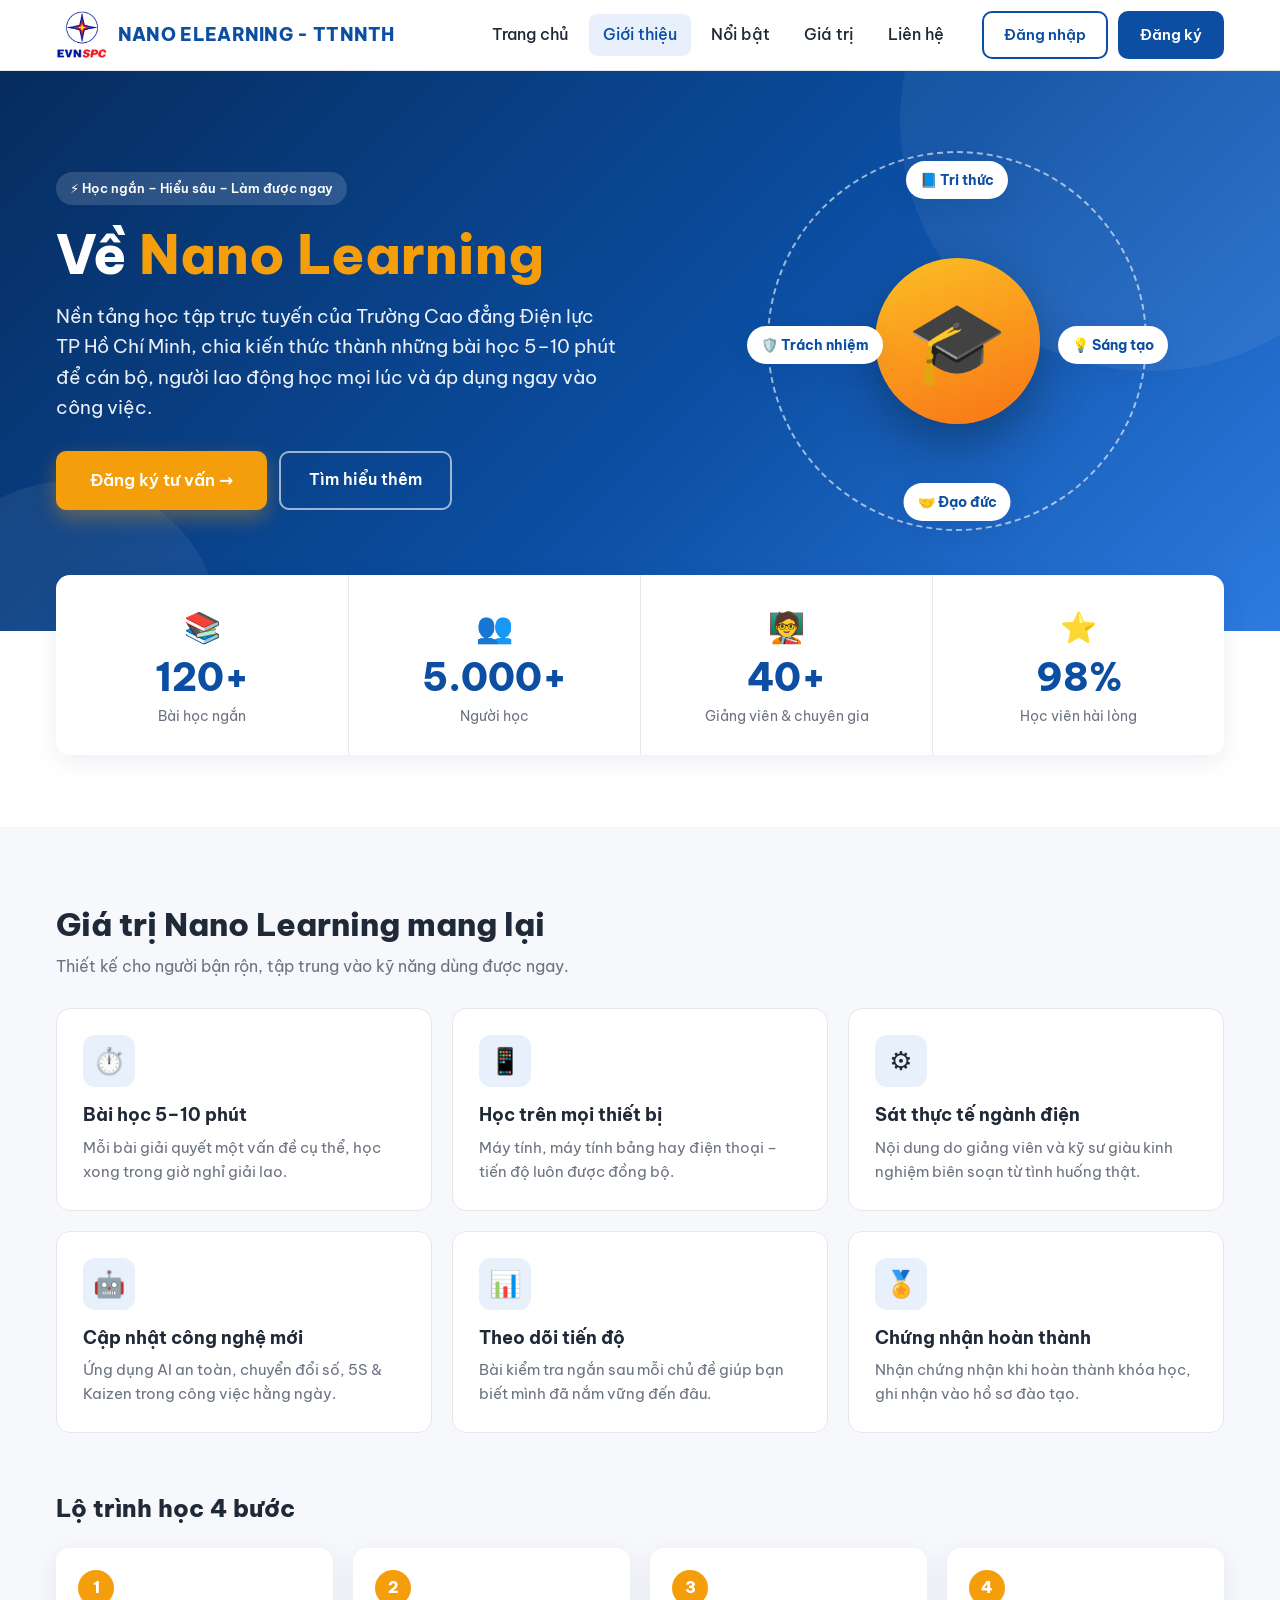
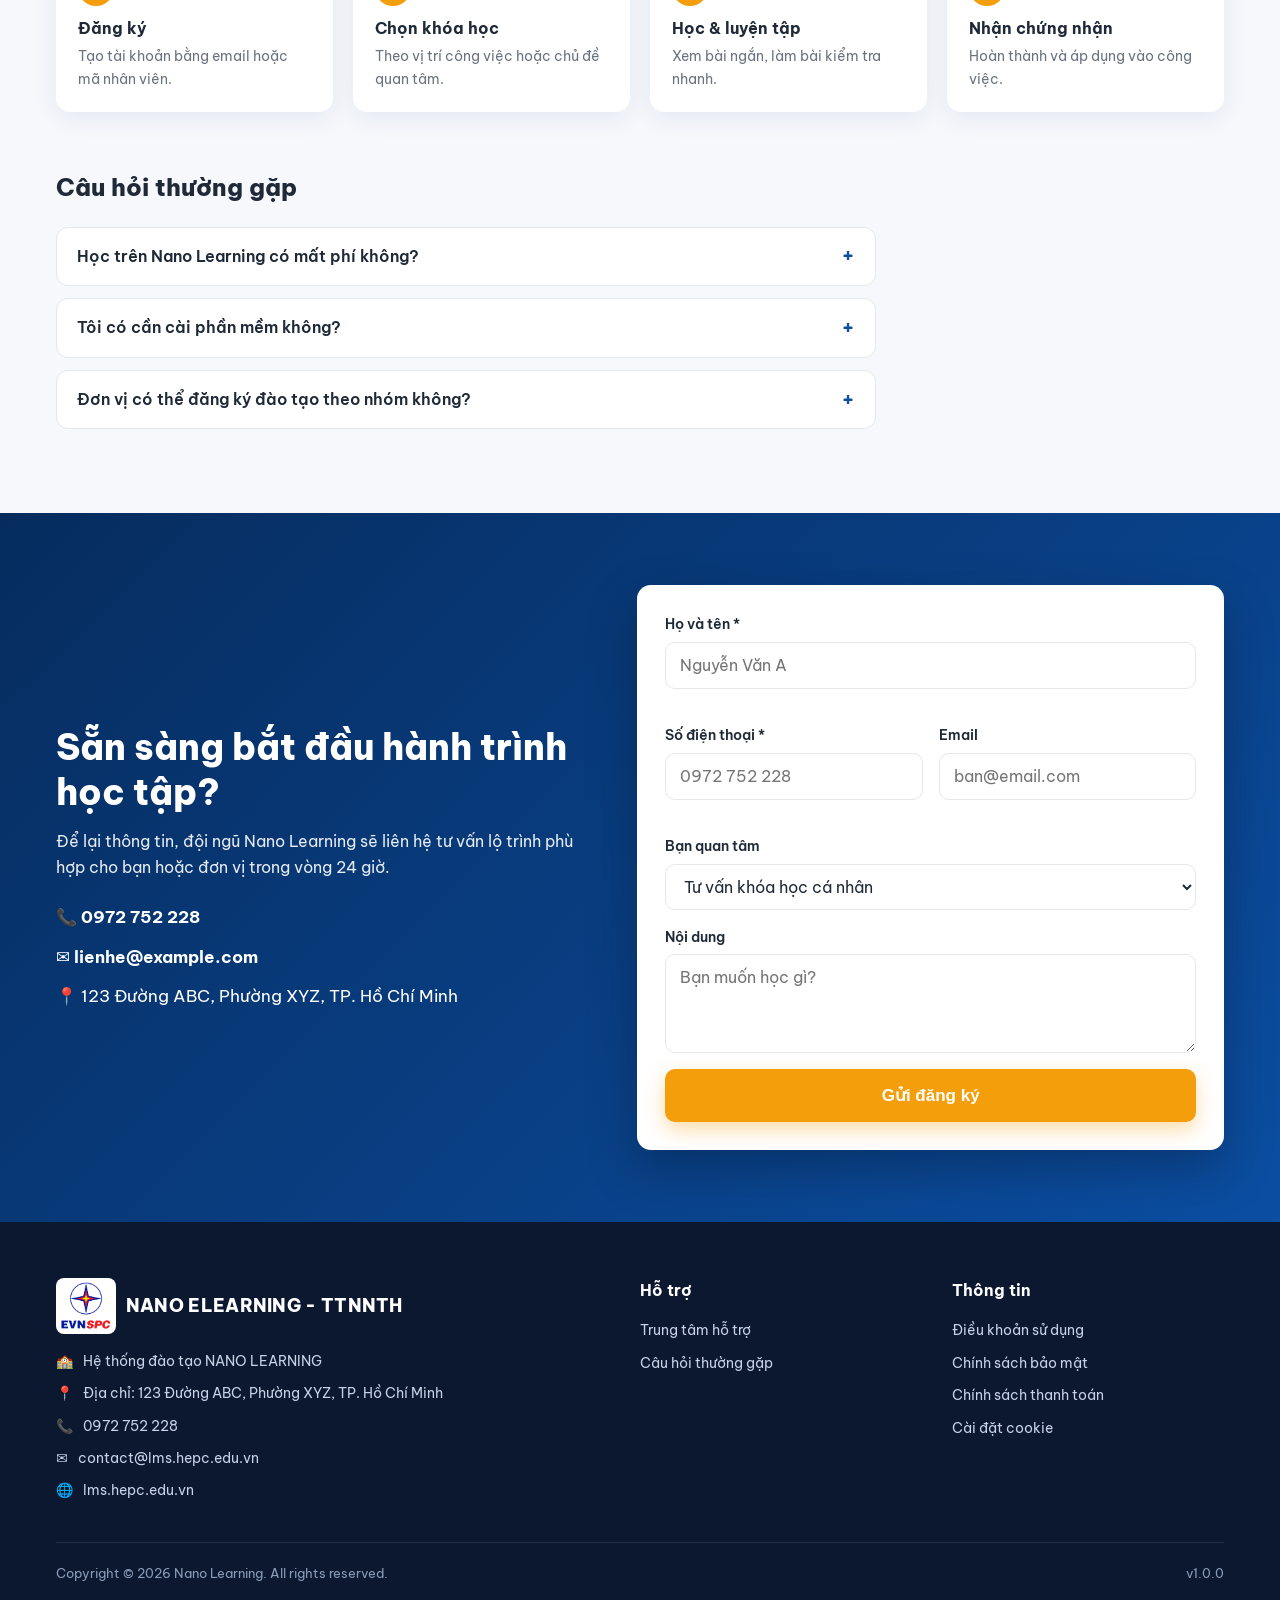
==== gioi-thieu.html @ f4925899 "first commit Co-Authored-By: Claude Opus 5.5 <noreply@anthropic.com>" ====
<!DOCTYPE html>
<html lang="vi">
<head>
  <meta charset="UTF-8" />
  <meta name="viewport" content="width=device-width, initial-scale=1.0" />
  <title>Giới thiệu – Nano Learning</title>
  <meta name="description" content="Nano Learning – nền tảng học tập trực tuyến của Trường Cao đẳng Điện lực TP Hồ Chí Minh: học ngắn, học mọi lúc, áp dụng ngay vào công việc." />
  <link rel="preconnect" href="https://fonts.googleapis.com" />
  <link rel="preconnect" href="https://fonts.gstatic.com" crossorigin />
  <link href="https://fonts.googleapis.com/css2?family=Be+Vietnam+Pro:wght@400;500;600;700;800&display=swap" rel="stylesheet" />
  <link rel="stylesheet" href="assets/css/style.css" />
  <link rel="stylesheet" href="assets/css/pages/gioi-thieu.css" />
</head>
<body>
  <a href="#main" class="skip-link">Bỏ qua tới nội dung chính</a>

  <!-- HEADER -->
  <header class="header" id="header">
    <div class="container header-inner">
      <a href="index.html" class="logo" aria-label="NANO ELEARNING - TTNNTH – Trang chủ">
        <img src="assets/images/logo.png" alt="Logo EVNSPC" class="logo-img"><span class="logo-text">NANO ELEARNING - TTNNTH</span>
      </a>
      <div class="menu">
        <nav class="nav" aria-label="Điều hướng chính">
          <a href="index.html">Trang chủ</a>
          <a href="#hero" class="active" aria-current="page">Giới thiệu</a>
          <a href="#highlights">Nổi bật</a>
          <a href="#benefits">Giá trị</a>
          <a href="#contact">Liên hệ</a>
        </nav>
        <div class="header-actions">
          <a href="#" class="btn btn-outline">Đăng nhập</a>
          <a href="#contact" class="btn btn-primary">Đăng ký</a>
        </div>
      </div>
      <button class="menu-toggle" id="menuToggle" aria-label="Mở menu" aria-expanded="false">☰</button>
    </div>
  </header>

  <main id="main">
    <!-- 1. BANNER GIỚI THIỆU -->
    <section class="hero pg-hero" id="hero">
      <div class="container hero-inner">
        <div>
          <span class="hero-badge">⚡ Học ngắn – Hiểu sâu – Làm được ngay</span>
          <h1>Về <span>Nano Learning</span></h1>
          <p class="pg-hero-text">
            Nền tảng học tập trực tuyến của Trường Cao đẳng Điện lực TP Hồ Chí Minh, chia kiến thức thành những bài học
            5–10 phút để cán bộ, người lao động học mọi lúc và áp dụng ngay vào công việc.
          </p>
          <div class="pg-hero-actions">
            <a href="#contact" class="btn btn-accent">Đăng ký tư vấn →</a>
            <a href="#highlights" class="btn pg-btn-light">Tìm hiểu thêm</a>
          </div>
        </div>
        <div class="pg-hero-visual" aria-hidden="true">
          <div class="pg-orbit">
            <span class="pg-orbit-center">🎓</span>
            <span class="pg-chip pg-chip-1">📘 Tri thức</span>
            <span class="pg-chip pg-chip-2">💡 Sáng tạo</span>
            <span class="pg-chip pg-chip-3">🤝 Đạo đức</span>
            <span class="pg-chip pg-chip-4">🛡️ Trách nhiệm</span>
          </div>
        </div>
      </div>
    </section>

    <!-- 2. THÔNG TIN NỔI BẬT -->
    <section class="pg-section pg-highlights" id="highlights">
      <div class="container">
        <div class="section-head">
          <div>
            <h2>Những con số nổi bật</h2>
            <p>Kết quả mà Nano Learning cùng người học xây dựng.</p>
          </div>
        </div>
        <div class="pg-stat-grid">
          <div class="pg-stat reveal">
            <span class="pg-stat-icon">📚</span>
            <strong><span data-count="120">0</span>+</strong>
            <span>Bài học ngắn</span>
          </div>
          <div class="pg-stat reveal">
            <span class="pg-stat-icon">👥</span>
            <strong><span data-count="5000">0</span>+</strong>
            <span>Người học</span>
          </div>
          <div class="pg-stat reveal">
            <span class="pg-stat-icon">🧑‍🏫</span>
            <strong><span data-count="40">0</span>+</strong>
            <span>Giảng viên &amp; chuyên gia</span>
          </div>
          <div class="pg-stat reveal">
            <span class="pg-stat-icon">⭐</span>
            <strong><span data-count="98">0</span>%</strong>
            <span>Học viên hài lòng</span>
          </div>
        </div>
      </div>
    </section>

    <!-- 3. TIỆN ÍCH / GIÁ TRỊ -->
    <section class="pg-section pg-benefits" id="benefits">
      <div class="container">
        <div class="section-head">
          <div>
            <h2>Giá trị Nano Learning mang lại</h2>
            <p>Thiết kế cho người bận rộn, tập trung vào kỹ năng dùng được ngay.</p>
          </div>
        </div>
        <div class="pg-card-grid">
          <article class="pg-card reveal">
            <span class="pg-card-icon">⏱️</span>
            <h3>Bài học 5–10 phút</h3>
            <p>Mỗi bài giải quyết một vấn đề cụ thể, học xong trong giờ nghỉ giải lao.</p>
          </article>
          <article class="pg-card reveal">
            <span class="pg-card-icon">📱</span>
            <h3>Học trên mọi thiết bị</h3>
            <p>Máy tính, máy tính bảng hay điện thoại – tiến độ luôn được đồng bộ.</p>
          </article>
          <article class="pg-card reveal">
            <span class="pg-card-icon">⚙️</span>
            <h3>Sát thực tế ngành điện</h3>
            <p>Nội dung do giảng viên và kỹ sư giàu kinh nghiệm biên soạn từ tình huống thật.</p>
          </article>
          <article class="pg-card reveal">
            <span class="pg-card-icon">🤖</span>
            <h3>Cập nhật công nghệ mới</h3>
            <p>Ứng dụng AI an toàn, chuyển đổi số, 5S &amp; Kaizen trong công việc hằng ngày.</p>
          </article>
          <article class="pg-card reveal">
            <span class="pg-card-icon">📊</span>
            <h3>Theo dõi tiến độ</h3>
            <p>Bài kiểm tra ngắn sau mỗi chủ đề giúp bạn biết mình đã nắm vững đến đâu.</p>
          </article>
          <article class="pg-card reveal">
            <span class="pg-card-icon">🏅</span>
            <h3>Chứng nhận hoàn thành</h3>
            <p>Nhận chứng nhận khi hoàn thành khóa học, ghi nhận vào hồ sơ đào tạo.</p>
          </article>
        </div>

        <!-- Lộ trình -->
        <div class="pg-steps reveal">
          <h3 class="pg-sub-title">Lộ trình học 4 bước</h3>
          <ol class="pg-step-list">
            <li><span>1</span><b>Đăng ký</b><p>Tạo tài khoản bằng email hoặc mã nhân viên.</p></li>
            <li><span>2</span><b>Chọn khóa học</b><p>Theo vị trí công việc hoặc chủ đề quan tâm.</p></li>
            <li><span>3</span><b>Học &amp; luyện tập</b><p>Xem bài ngắn, làm bài kiểm tra nhanh.</p></li>
            <li><span>4</span><b>Nhận chứng nhận</b><p>Hoàn thành và áp dụng vào công việc.</p></li>
          </ol>
        </div>

        <!-- FAQ -->
        <div class="pg-faq reveal">
          <h3 class="pg-sub-title">Câu hỏi thường gặp</h3>
          <div class="pg-faq-item">
            <button class="pg-faq-q" aria-expanded="false" aria-controls="faq-1" id="faq-btn-1">Học trên Nano Learning có mất phí không?</button>
            <div class="pg-faq-a" id="faq-1" role="region" aria-labelledby="faq-btn-1" hidden>
              <p>Nhiều khóa học được miễn phí cho cán bộ, người lao động trong ngành. Một số khóa chuyên sâu có học phí ưu đãi – liên hệ để được tư vấn.</p>
            </div>
          </div>
          <div class="pg-faq-item">
            <button class="pg-faq-q" aria-expanded="false" aria-controls="faq-2" id="faq-btn-2">Tôi có cần cài phần mềm không?</button>
            <div class="pg-faq-a" id="faq-2" role="region" aria-labelledby="faq-btn-2" hidden>
              <p>Không. Bạn chỉ cần trình duyệt web và kết nối Internet trên máy tính hoặc điện thoại.</p>
            </div>
          </div>
          <div class="pg-faq-item">
            <button class="pg-faq-q" aria-expanded="false" aria-controls="faq-3" id="faq-btn-3">Đơn vị có thể đăng ký đào tạo theo nhóm không?</button>
            <div class="pg-faq-a" id="faq-3" role="region" aria-labelledby="faq-btn-3" hidden>
              <p>Có. Nano Learning hỗ trợ tạo lớp riêng, theo dõi tiến độ và báo cáo kết quả cho từng đơn vị.</p>
            </div>
          </div>
        </div>
      </div>
    </section>

    <!-- 4. KÊU GỌI HÀNH ĐỘNG / LIÊN HỆ -->
    <section class="pg-section pg-contact" id="contact">
      <div class="container pg-contact-inner">
        <div class="pg-contact-info reveal">
          <h2>Sẵn sàng bắt đầu hành trình học tập?</h2>
          <p>Để lại thông tin, đội ngũ Nano Learning sẽ liên hệ tư vấn lộ trình phù hợp cho bạn hoặc đơn vị trong vòng 24 giờ.</p>
          <ul class="pg-contact-list">
            <li>📞 <a href="tel:0972752228">0972 752 228</a></li>
            <li>✉️ <a href="mailto:lienhe@example.com">lienhe@example.com</a></li>
            <li>📍 <span>123 Đường ABC, Phường XYZ, TP. Hồ Chí Minh</span></li>
          </ul>
        </div>

        <form class="pg-form reveal" id="contactForm" novalidate>
          <div class="pg-field">
            <label for="fullname">Họ và tên *</label>
            <input type="text" id="fullname" name="fullname" autocomplete="name" placeholder="Nguyễn Văn A" aria-describedby="fullname-error" required>
            <small class="pg-error" id="fullname-error"></small>
          </div>
          <div class="pg-field-row">
            <div class="pg-field">
              <label for="phone">Số điện thoại *</label>
              <input type="tel" id="phone" name="phone" autocomplete="tel" placeholder="0972 752 228" aria-describedby="phone-error" required>
              <small class="pg-error" id="phone-error"></small>
            </div>
            <div class="pg-field">
              <label for="email">Email</label>
              <input type="email" id="email" name="email" autocomplete="email" placeholder="ban@email.com" aria-describedby="email-error">
              <small class="pg-error" id="email-error"></small>
            </div>
          </div>
          <div class="pg-field">
            <label for="topic">Bạn quan tâm</label>
            <select id="topic" name="topic">
              <option>Tư vấn khóa học cá nhân</option>
              <option>Đào tạo theo nhóm / đơn vị</option>
              <option>Hợp tác giảng dạy</option>
              <option>Khác</option>
            </select>
          </div>
          <div class="pg-field">
            <label for="message">Nội dung</label>
            <textarea id="message" name="message" rows="3" placeholder="Bạn muốn học gì?"></textarea>
          </div>
          <button type="submit" class="btn btn-accent pg-submit">Gửi đăng ký</button>
          <p class="pg-form-success" id="formSuccess" role="status" hidden>✅ Cảm ơn bạn! Chúng tôi sẽ liên hệ trong thời gian sớm nhất.</p>
        </form>
      </div>
    </section>
  </main>

  <!-- FOOTER -->
  <footer class="footer">
    <div class="container">
      <div class="footer-grid">
        <div>
          <div class="logo"><img src="assets/images/logo.png" alt="Logo EVNSPC" class="logo-img"><span class="logo-text">NANO ELEARNING - TTNNTH</span></div>
          <ul>
            <li>🏫 <span>Hệ thống đào tạo NANO LEARNING</span></li>
            <li>📍 <span>Địa chỉ: 123 Đường ABC, Phường XYZ, TP. Hồ Chí Minh</span></li>
            <li>📞 <a href="tel:0972752228">0972 752 228</a></li>
            <li>✉️ <a href="mailto:contact@lms.hepc.edu.vn">contact@lms.hepc.edu.vn</a></li>
            <li>🌐 <a href="#">lms.hepc.edu.vn</a></li>
          </ul>
        </div>
        <div>
          <h4>Hỗ trợ</h4>
          <ul>
            <li><a href="#">Trung tâm hỗ trợ</a></li>
            <li><a href="#">Câu hỏi thường gặp</a></li>
          </ul>
        </div>
        <div>
          <h4>Thông tin</h4>
          <ul>
            <li><a href="#">Điều khoản sử dụng</a></li>
            <li><a href="#">Chính sách bảo mật</a></li>
            <li><a href="#">Chính sách thanh toán</a></li>
            <li><a href="#">Cài đặt cookie</a></li>
          </ul>
        </div>
      </div>
      <div class="footer-bottom">
        <span>Copyright © <span id="year">2026</span> Nano Learning. All rights reserved.</span>
        <span>v1.0.0</span>
      </div>
    </div>
  </footer>

  <button class="pg-to-top" id="toTop" aria-label="Lên đầu trang">↑</button>

  <script src="assets/js/pages/gioi-thieu.js" defer></script>
</body>
</html>
---- assets/css/style.css ----
:root {
  --primary: #0b4ea2;
  --primary-dark: #083a7a;
  --primary-light: #e8f0fb;
  --accent: #f59e0b;
  --accent-dark: #d97706;
  --text: #1f2937;
  --muted: #6b7280;
  --border: #e5e7eb;
  --bg: #ffffff;
  --bg-soft: #f6f8fc;
  --success: #16a34a;
  --danger: #dc2626;
  --radius: 14px;
  --shadow: 0 6px 24px rgba(15, 40, 90, 0.08);
  --shadow-hover: 0 14px 36px rgba(15, 40, 90, 0.16);
}
* { box-sizing: border-box; margin: 0; padding: 0; }
html { scroll-behavior: smooth; }
body {
  font-family: "Be Vietnam Pro", system-ui, -apple-system, sans-serif;
  color: var(--text);
  background: var(--bg);
  line-height: 1.6;
}
a { color: inherit; text-decoration: none; }
img { max-width: 100%; display: block; }
.container { width: 100%; max-width: 1200px; margin: 0 auto; padding: 0 16px; }

/* Skip link */
.skip-link {
  position: absolute; left: -9999px; top: 8px;
  background: var(--primary); color: #fff; padding: 8px 14px; border-radius: 8px; z-index: 1000;
}
.skip-link:focus { left: 8px; }

/* Buttons */
.btn {
  display: inline-flex; align-items: center; justify-content: center; gap: 8px;
  padding: 10px 20px; border-radius: 10px; font-weight: 600; font-size: 15px;
  border: 2px solid transparent; cursor: pointer; transition: all .2s ease; white-space: nowrap;
}
.btn-primary { background: var(--primary); color: #fff; }
.btn-primary:hover { background: var(--primary-dark); }
.btn-outline { border-color: var(--primary); color: var(--primary); background: transparent; }
.btn-outline:hover { background: var(--primary-light); }
.btn-accent { background: var(--accent); color: #fff; padding: 14px 32px; font-size: 17px; box-shadow: 0 8px 20px rgba(245,158,11,.35); }
.btn-accent:hover { background: var(--accent-dark); transform: translateY(-2px); }

/* Header */
.header {
  position: sticky; top: 0; z-index: 100;
  background: rgba(255,255,255,.95); backdrop-filter: blur(8px);
  border-bottom: 1px solid var(--border);
}
.header-inner { display: flex; align-items: center; justify-content: space-between; height: 70px; gap: 24px; }
.logo { display: flex; align-items: center; gap: 10px; font-weight: 800; font-size: 20px; color: var(--primary); }
.logo-mark {
  width: 40px; height: 40px; border-radius: 10px;
  background: linear-gradient(135deg, var(--primary), #2d7be0);
  display: grid; place-items: center; color: #fff; font-size: 18px;
}
.logo-img { height: 48px; width: auto; flex-shrink: 0; display: block; }
.logo-text { font-size: clamp(14px, 1.6vw, 18px); font-weight: 800; letter-spacing: .3px; white-space: nowrap; line-height: 1.2; }
.footer .logo-img { height: 56px; background: #fff; padding: 4px; border-radius: 8px; }
@media (max-width: 600px) { .header .logo-img { height: 36px; } .logo { gap: 8px; } }
@media (max-width: 380px) { .logo-text { font-size: 13px; } }
.logo small { display: block; font-size: 11px; font-weight: 500; color: var(--muted); letter-spacing: .5px; }
.menu { display: flex; align-items: center; gap: 24px; }
.nav { display: flex; align-items: center; gap: 6px; }
.nav a {
  padding: 8px 14px; border-radius: 8px; font-weight: 500; color: var(--text); transition: .2s;
}
.nav a:hover, .nav a.active { color: var(--primary); background: var(--primary-light); }
.header-actions { display: flex; gap: 10px; }
.menu-toggle {
  display: none; background: none; border: 0; font-size: 26px; cursor: pointer; color: var(--text);
}

/* Hero */
.hero {
  position: relative; overflow: hidden;
  background: linear-gradient(135deg, #062c5e 0%, var(--primary) 55%, #2d7be0 100%);
  color: #fff; padding: 80px 0 100px;
}
.hero::before, .hero::after {
  content: ""; position: absolute; border-radius: 50%; background: rgba(255,255,255,.06);
}
.hero::before { width: 500px; height: 500px; top: -200px; right: -120px; }
.hero::after { width: 300px; height: 300px; bottom: -150px; left: -80px; }
.hero-inner { position: relative; z-index: 1; display: grid; grid-template-columns: 1.1fr 1fr; gap: 48px; align-items: center; }
.hero-badge {
  display: inline-block; padding: 6px 14px; border-radius: 999px;
  background: rgba(255,255,255,.15); font-size: 13px; font-weight: 600; margin-bottom: 18px;
}
.hero h1 { font-size: clamp(32px, 5vw, 54px); font-weight: 800; line-height: 1.15; margin-bottom: 16px; }
.hero h1 span { color: var(--accent); }
.hero-slogan { font-size: clamp(16px, 2vw, 20px); opacity: .92; margin-bottom: 32px; }
.hero-slogan b { color: #ffd27a; font-weight: 600; }

/* Banner slider */
.slider { position: relative; border-radius: 20px; overflow: hidden; box-shadow: 0 20px 50px rgba(0,0,0,.3); aspect-ratio: 16/10; }
.slide {
  position: absolute; inset: 0; opacity: 0; transition: opacity .8s ease;
  display: flex; flex-direction: column; justify-content: flex-end; padding: 28px;
}
.slide.active { opacity: 1; }
.slide-1 { background: linear-gradient(160deg, #fbbf24 0%, #f97316 100%); }
.slide-2 { background: linear-gradient(160deg, #34d399 0%, #0ea5e9 100%); }
.slide-icon { position: absolute; top: 24px; right: 28px; font-size: 90px; opacity: .9; }
.slide h3 { font-size: 26px; font-weight: 800; }
.slide p { opacity: .95; }
.slider-dots { position: absolute; bottom: 14px; right: 18px; display: flex; gap: 8px; z-index: 2; }
.slider-dots button {
  width: 10px; height: 10px; border-radius: 50%; border: 0; background: rgba(255,255,255,.5); cursor: pointer; transition: .3s;
}
.slider-dots button.active { background: #fff; width: 26px; border-radius: 6px; }

/* Stats */
.stats { margin-top: -50px; position: relative; z-index: 2; }
.stats-grid {
  display: grid; grid-template-columns: repeat(3, 1fr);
  background: #fff; border-radius: var(--radius); box-shadow: var(--shadow); overflow: hidden;
}
.stat { padding: 28px 20px; text-align: center; display: flex; align-items: center; justify-content: center; gap: 16px; }
.stat + .stat { border-left: 1px solid var(--border); }
.stat-icon {
  width: 54px; height: 54px; border-radius: 14px; display: grid; place-items: center; font-size: 26px;
  background: var(--primary-light);
}
.stat-num { font-size: 32px; font-weight: 800; color: var(--primary); line-height: 1; text-align: left; }
.stat-label { color: var(--muted); font-size: 14px; text-align: left; }

/* Sections */
section.block { padding: 72px 0 0; }
.section-head { display: flex; justify-content: space-between; align-items: flex-end; gap: 16px; margin-bottom: 28px; }
.section-head h2 { font-size: clamp(24px, 3vw, 32px); font-weight: 800; }
.section-head p { color: var(--muted); margin-top: 4px; }
.see-all { color: var(--primary); font-weight: 600; white-space: nowrap; }
.see-all:hover { text-decoration: underline; }

/* Course cards */
.course-grid { display: grid; grid-template-columns: repeat(auto-fill, minmax(270px, 1fr)); gap: 24px; }
.course-card {
  background: #fff; border: 1px solid var(--border); border-radius: var(--radius); overflow: hidden;
  transition: transform .25s ease, box-shadow .25s ease; display: flex; flex-direction: column;
}
.course-card:hover { transform: translateY(-6px); box-shadow: var(--shadow-hover); }
.course-thumb { position: relative; aspect-ratio: 16/9; display: grid; place-items: center; font-size: 64px; }
.thumb-a { background: linear-gradient(135deg, #fde68a, #f59e0b); }
.thumb-b { background: linear-gradient(135deg, #bfdbfe, #6366f1); }
.thumb-c { background: linear-gradient(135deg, #bbf7d0, #10b981); }
.thumb-d { background: linear-gradient(135deg, #fecaca, #ef4444); }
.discount {
  position: absolute; top: 12px; left: 12px; background: var(--danger); color: #fff;
  font-size: 12px; font-weight: 700; padding: 4px 10px; border-radius: 6px;
}
.course-body { padding: 18px; display: flex; flex-direction: column; gap: 10px; flex: 1; }
.course-tag { font-size: 12px; font-weight: 600; color: var(--primary); background: var(--primary-light); padding: 3px 10px; border-radius: 999px; align-self: flex-start; }
.course-title { font-size: 17px; font-weight: 700; line-height: 1.4; }
.course-meta { display: flex; gap: 14px; color: var(--muted); font-size: 13px; }
.course-foot { margin-top: auto; padding-top: 12px; border-top: 1px dashed var(--border); display: flex; align-items: center; justify-content: space-between; }
.price-free { color: var(--success); font-weight: 800; font-size: 18px; }
.price-old { color: var(--muted); text-decoration: line-through; font-size: 14px; margin-left: 8px; }
.rating-sm { color: var(--accent); font-size: 14px; font-weight: 600; }

/* Features */
.features { background: var(--bg-soft); padding: 72px 0; margin-top: 72px; }
.features h2 { text-align: center; font-size: clamp(24px, 3vw, 32px); font-weight: 800; margin-bottom: 8px; }
.features .sub { text-align: center; color: var(--muted); margin-bottom: 40px; }
.feature-grid { display: grid; grid-template-columns: repeat(4, 1fr); gap: 20px; }
.feature { background: #fff; border-radius: var(--radius); padding: 28px 22px; text-align: center; box-shadow: var(--shadow); }
.feature-icon { font-size: 40px; margin-bottom: 12px; }
.feature h3 { font-size: 18px; margin-bottom: 6px; }
.feature p { color: var(--muted); font-size: 14px; }

/* Social proof */
.proof { padding: 72px 0; }
.proof-box {
  background: linear-gradient(135deg, var(--primary-dark), var(--primary));
  color: #fff; border-radius: 20px; padding: 48px 32px;
  display: grid; grid-template-columns: 1fr auto; gap: 32px; align-items: center;
}
.proof-rating { display: flex; align-items: center; gap: 20px; }
.proof-score { font-size: 64px; font-weight: 800; line-height: 1; color: var(--accent); }
.stars { color: var(--accent); font-size: 22px; letter-spacing: 2px; }
.avatars { display: flex; margin-top: 10px; }
.avatars span {
  width: 38px; height: 38px; border-radius: 50%; border: 3px solid var(--primary);
  display: grid; place-items: center; font-weight: 700; font-size: 14px; margin-left: -10px; color: #fff;
}
.avatars span:first-child { margin-left: 0; }

/* Footer */
.footer { background: #0b1830; color: #c7d2e5; padding: 56px 0 24px; }
.footer-grid { display: grid; grid-template-columns: 2fr 1fr 1fr; gap: 40px; }
.footer h4 { color: #fff; font-size: 16px; margin-bottom: 16px; }
.footer .logo { color: #fff; margin-bottom: 16px; }
.footer ul { list-style: none; display: grid; gap: 10px; }
.footer li { display: flex; gap: 10px; font-size: 14px; }
.footer a:hover { color: var(--accent); }
.footer-bottom {
  margin-top: 40px; padding-top: 20px; border-top: 1px solid rgba(255,255,255,.1);
  display: flex; justify-content: space-between; font-size: 13px; color: #8a9bb8; flex-wrap: wrap; gap: 8px;
}

/* Reveal animation */
.reveal { opacity: 0; transform: translateY(24px); transition: all .6s ease; }
.reveal.visible { opacity: 1; transform: none; }

/* Responsive */
@media (max-width: 960px) {
  .hero-inner { grid-template-columns: 1fr; text-align: center; }
  .feature-grid { grid-template-columns: repeat(2, 1fr); }
  .footer-grid { grid-template-columns: 1fr 1fr; }
  .footer-grid > :first-child { grid-column: 1 / -1; }
}
@media (max-width: 820px) {
  .menu-toggle { display: block; }
  .menu { display: none; }
  .header.open .menu {
    display: flex; flex-direction: column; align-items: stretch; gap: 12px;
    position: absolute; top: 70px; left: 0; right: 0; background: #fff;
    padding: 12px 16px 16px; border-bottom: 1px solid var(--border); box-shadow: var(--shadow);
  }
  .header.open .nav { flex-direction: column; align-items: stretch; }
  .header.open .header-actions .btn { flex: 1; }
}
@media (max-width: 640px) {
  .hero { padding: 48px 0 90px; }
  .stats-grid { grid-template-columns: 1fr; }
  .stat + .stat { border-left: 0; border-top: 1px solid var(--border); }
  .stat { justify-content: flex-start; }
  .feature-grid { grid-template-columns: 1fr; }
  .proof-box { grid-template-columns: 1fr; text-align: center; }
  .proof-rating { flex-direction: column; }
  .avatars { justify-content: center; }
  .footer-grid { grid-template-columns: 1fr; }
  .section-head { flex-direction: column; align-items: flex-start; }
}
---- assets/css/pages/gioi-thieu.css ----
/* Trang Giới thiệu – style riêng (tiền tố pg-) */
:root {
  --pg-hero-deep: #062c5e;
  --pg-white-15: rgba(255, 255, 255, .15);
  --pg-white-60: rgba(255, 255, 255, .6);
}

/* Header khi cuộn */
.header { transition: box-shadow .2s ease; }
.header.scrolled { box-shadow: var(--shadow); }

/* Focus rõ ràng */
.pg-section a:focus-visible,
.pg-section button:focus-visible,
.pg-hero a:focus-visible,
.pg-form :is(input, select, textarea):focus-visible,
.pg-to-top:focus-visible {
  outline: 3px solid var(--accent); outline-offset: 2px;
}

/* ===== 1. Banner ===== */
.pg-hero-text { font-size: clamp(16px, 2vw, 19px); opacity: .92; margin-bottom: 28px; max-width: 560px; }
.pg-hero-actions { display: flex; flex-wrap: wrap; gap: 12px; }
.pg-btn-light { border-color: var(--pg-white-60); color: #fff; padding: 12px 28px; font-size: 16px; }
.pg-btn-light:hover { background: var(--pg-white-15); }

.pg-hero-visual { display: grid; place-items: center; }
.pg-orbit {
  position: relative; width: min(100%, 380px); aspect-ratio: 1;
  border-radius: 50%; border: 2px dashed var(--pg-white-60);
}
.pg-orbit-center {
  position: absolute; inset: 28%; border-radius: 50%;
  display: grid; place-items: center; font-size: clamp(48px, 9vw, 80px);
  background: linear-gradient(160deg, #fbbf24 0%, #f97316 100%);
  box-shadow: 0 20px 50px rgba(0, 0, 0, .3);
  animation: pg-float 4s ease-in-out infinite;
}
.pg-chip {
  position: absolute; padding: 8px 14px; border-radius: 999px; white-space: nowrap;
  background: #fff; color: var(--primary); font-weight: 700; font-size: 14px;
  box-shadow: var(--shadow); animation: pg-float 5s ease-in-out infinite;
}
.pg-chip-1 { top: 2%; left: 50%; translate: -50% 0; }
.pg-chip-2 { top: 46%; right: -6%; animation-delay: -1s; }
.pg-chip-3 { bottom: 2%; left: 50%; translate: -50% 0; animation-delay: -2s; }
.pg-chip-4 { top: 46%; left: -6%; animation-delay: -3s; }
@keyframes pg-float { 50% { transform: translateY(-8px); } }

/* ===== Section chung ===== */
.pg-section { padding: 72px 0; }
.pg-sub-title { font-size: clamp(20px, 2.4vw, 24px); font-weight: 800; margin-bottom: 20px; }

/* ===== 2. Nổi bật ===== */
.pg-highlights { margin-top: -56px; padding-top: 0; position: relative; z-index: 2; }
/* Ẩn tiêu đề khỏi giao diện nhưng vẫn cho trình đọc màn hình */
.pg-highlights .section-head {
  position: absolute; width: 1px; height: 1px; margin: -1px; padding: 0;
  overflow: hidden; clip: rect(0 0 0 0); white-space: nowrap; border: 0;
}
.pg-stat-grid {
  display: grid; grid-template-columns: repeat(4, 1fr);
  background: var(--bg); border-radius: var(--radius); box-shadow: var(--shadow);
}
.pg-stat {
  display: flex; flex-direction: column; align-items: center; text-align: center;
  gap: 4px; padding: 28px 16px;
}
.pg-stat + .pg-stat { border-left: 1px solid var(--border); }
.pg-stat-icon { font-size: 30px; }
.pg-stat strong { font-size: clamp(28px, 3.5vw, 38px); font-weight: 800; color: var(--primary); line-height: 1.2; }
.pg-stat > span:last-child { color: var(--muted); font-size: 14px; }

/* ===== 3. Giá trị ===== */
.pg-benefits { background: var(--bg-soft); }
.pg-card-grid { display: grid; grid-template-columns: repeat(3, 1fr); gap: 20px; }
.pg-card {
  background: var(--bg); border: 1px solid var(--border); border-radius: var(--radius);
  padding: 26px; transition: transform .25s ease, box-shadow .25s ease;
}
.pg-card:hover { transform: translateY(-4px); box-shadow: var(--shadow-hover); }
.pg-card-icon {
  display: grid; place-items: center; width: 52px; height: 52px; border-radius: 12px;
  background: var(--primary-light); font-size: 26px; margin-bottom: 14px;
}
.pg-card h3 { font-size: 18px; margin-bottom: 6px; }
.pg-card p { color: var(--muted); font-size: 15px; }

/* Lộ trình */
.pg-steps { margin-top: 56px; }
.pg-step-list { list-style: none; display: grid; grid-template-columns: repeat(4, 1fr); gap: 20px; counter-reset: none; }
.pg-step-list li {
  position: relative; background: var(--bg); border-radius: var(--radius);
  padding: 22px; box-shadow: var(--shadow);
}
.pg-step-list span {
  display: grid; place-items: center; width: 36px; height: 36px; border-radius: 50%;
  background: var(--accent); color: #fff; font-weight: 800; margin-bottom: 10px;
}
.pg-step-list b { display: block; margin-bottom: 4px; }
.pg-step-list p { color: var(--muted); font-size: 14px; }

/* FAQ */
.pg-faq { margin-top: 56px; max-width: 820px; }
.pg-faq-item { background: var(--bg); border: 1px solid var(--border); border-radius: 12px; margin-bottom: 12px; overflow: hidden; }
.pg-faq-q {
  width: 100%; min-height: 56px; padding: 16px 52px 16px 20px; position: relative;
  background: none; border: 0; text-align: left; font: inherit; font-weight: 600;
  color: var(--text); cursor: pointer;
}
.pg-faq-q::after {
  content: "+"; position: absolute; right: 20px; top: 50%; translate: 0 -50%;
  font-size: 22px; color: var(--primary); transition: transform .25s ease;
}
.pg-faq-q[aria-expanded="true"] { color: var(--primary); }
.pg-faq-q[aria-expanded="true"]::after { transform: rotate(45deg); }
.pg-faq-a { padding: 0 20px 18px; color: var(--muted); }

/* ===== 4. Liên hệ ===== */
.pg-contact { background: linear-gradient(135deg, var(--pg-hero-deep) 0%, var(--primary) 100%); color: #fff; }
.pg-contact-inner { display: grid; grid-template-columns: 1fr 1.1fr; gap: 48px; align-items: center; }
.pg-contact-info h2 { font-size: clamp(26px, 3.4vw, 36px); font-weight: 800; line-height: 1.25; margin-bottom: 14px; }
.pg-contact-info > p { opacity: .9; margin-bottom: 24px; }
.pg-contact-list { list-style: none; display: grid; gap: 12px; font-size: 17px; }
.pg-contact-list a { font-weight: 700; }
.pg-contact-list a:hover { color: var(--accent); }

.pg-form {
  background: var(--bg); color: var(--text); border-radius: var(--radius);
  padding: 28px; box-shadow: 0 20px 50px rgba(0, 0, 0, .25);
}
.pg-field { display: flex; flex-direction: column; gap: 6px; margin-bottom: 16px; }
.pg-field-row { display: grid; grid-template-columns: 1fr 1fr; gap: 16px; }
.pg-field label { font-weight: 600; font-size: 14px; }
.pg-field :is(input, select, textarea) {
  width: 100%; min-height: 46px; padding: 10px 14px; font: inherit; color: var(--text);
  border: 1.5px solid var(--border); border-radius: 10px; background: var(--bg);
  transition: border-color .2s ease;
}
.pg-field textarea { resize: vertical; }
.pg-field :is(input, select, textarea):focus { border-color: var(--primary); }
.pg-field [aria-invalid="true"] { border-color: var(--danger); }
.pg-error { color: var(--danger); font-size: 13px; min-height: 1em; }
.pg-submit { width: 100%; }
.pg-form-success {
  margin-top: 14px; padding: 12px 14px; border-radius: 10px;
  background: #ecfdf3; color: var(--success); font-weight: 600;
}

/* Nút lên đầu trang */
.pg-to-top {
  position: fixed; right: 16px; bottom: 16px; z-index: 90;
  width: 48px; height: 48px; border-radius: 50%; border: 0; cursor: pointer;
  background: var(--primary); color: #fff; font-size: 22px; box-shadow: var(--shadow-hover);
  opacity: 0; visibility: hidden; transform: translateY(12px);
  transition: opacity .25s ease, transform .25s ease, visibility .25s;
}
.pg-to-top.show { opacity: 1; visibility: visible; transform: none; }
.pg-to-top:hover { background: var(--primary-dark); }

/* ===== Responsive ===== */
@media (max-width: 960px) {
  .pg-hero-text { margin-inline: auto; }
  .pg-hero-actions { justify-content: center; }
  .pg-hero-visual { margin-top: 8px; }
  .pg-stat-grid { grid-template-columns: repeat(2, 1fr); }
  .pg-stat:nth-child(3) { border-left: 0; }
  .pg-stat:nth-child(n + 3) { border-top: 1px solid var(--border); }
  .pg-card-grid { grid-template-columns: repeat(2, 1fr); }
  .pg-step-list { grid-template-columns: repeat(2, 1fr); }
  .pg-contact-inner { grid-template-columns: 1fr; }
}
@media (max-width: 640px) {
  .pg-section { padding: 56px 0; }
  .pg-highlights { padding-top: 0; }
  .pg-orbit { width: min(100%, 280px); }
  .pg-chip { font-size: 12px; padding: 6px 10px; }
  .pg-chip-2 { right: -2%; }
  .pg-chip-4 { left: -2%; }
  .pg-card-grid, .pg-step-list, .pg-field-row { grid-template-columns: 1fr; }
  .pg-field-row { gap: 0; }
  .pg-form { padding: 22px 18px; }
  .pg-hero-actions .btn { flex: 1 1 100%; }
}

/* Giảm chuyển động */
@media (prefers-reduced-motion: reduce) {
  html { scroll-behavior: auto; }
  *, *::before, *::after { animation: none !important; transition: none !important; }
  .reveal { opacity: 1; transform: none; }
}
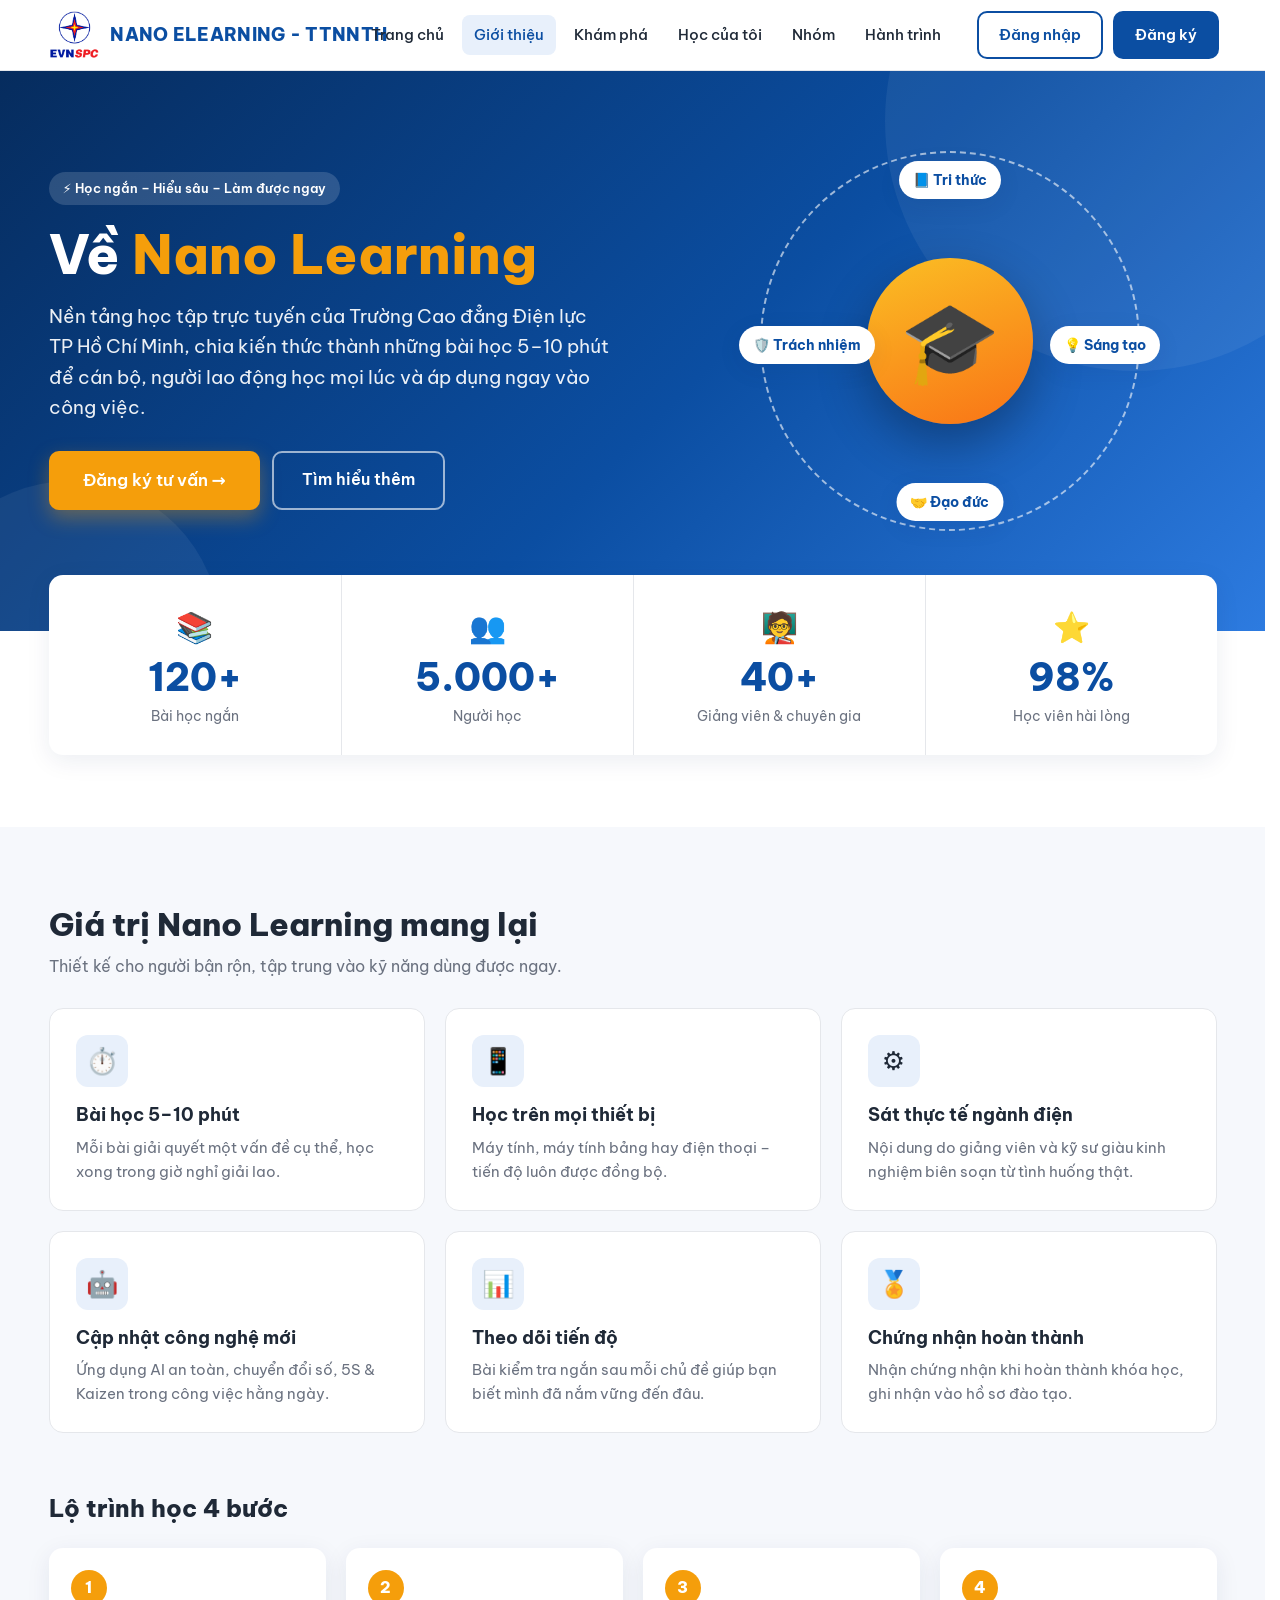
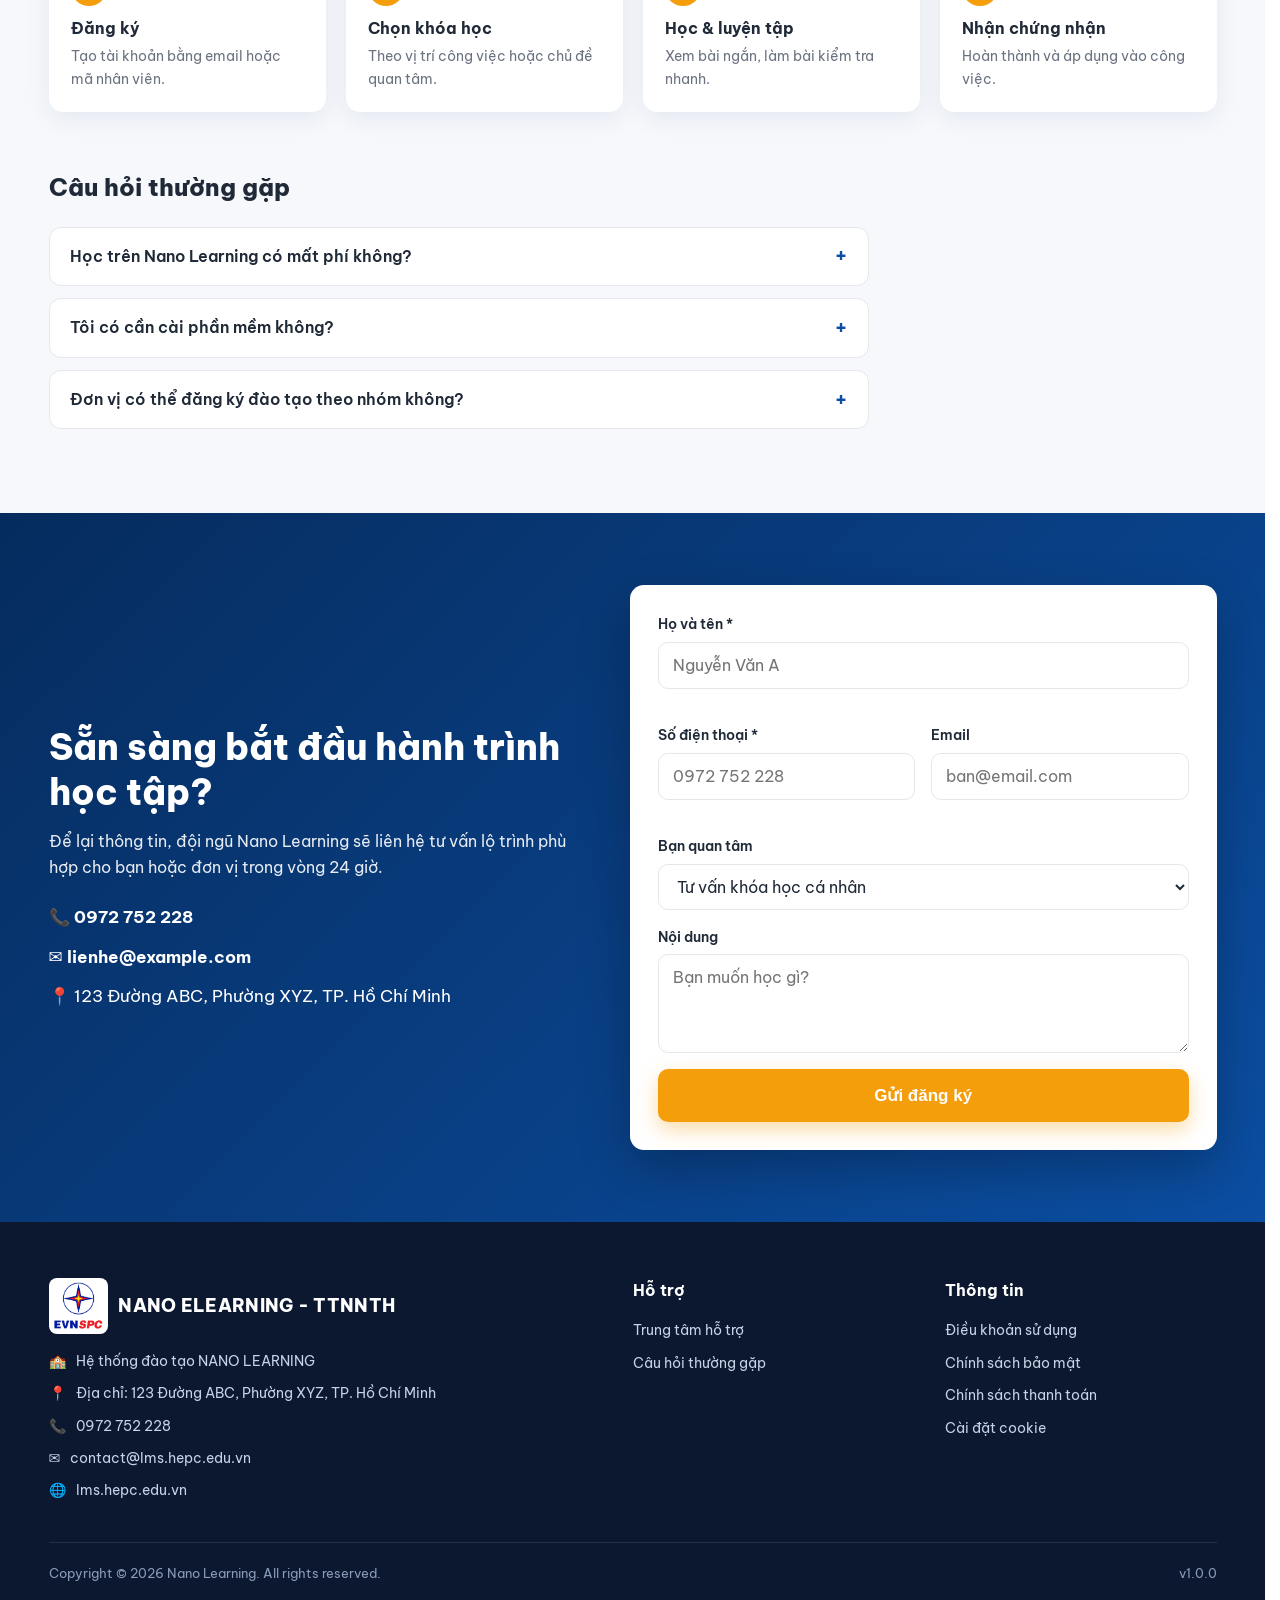
==== commit 903a3011: "Đồng nhất menu giữa trang chủ và trang Giới thiệu, chống nhảy giao diện - Dùng chung một menu (Trang" ====
--- a/gioi-thieu.html
+++ b/gioi-thieu.html
@@ -23,14 +23,15 @@
       <div class="menu">
         <nav class="nav" aria-label="Điều hướng chính">
           <a href="index.html">Trang chủ</a>
-          <a href="#hero" class="active" aria-current="page">Giới thiệu</a>
-          <a href="#highlights">Nổi bật</a>
-          <a href="#benefits">Giá trị</a>
-          <a href="#contact">Liên hệ</a>
+          <a href="gioi-thieu.html" class="active" aria-current="page">Giới thiệu</a>
+          <a href="index.html#featured">Khám phá</a>
+          <a href="index.html#for-you">Học của tôi</a>
+          <a href="index.html#features">Nhóm</a>
+          <a href="index.html#proof">Hành trình</a>
         </nav>
         <div class="header-actions">
           <a href="#" class="btn btn-outline">Đăng nhập</a>
-          <a href="#contact" class="btn btn-primary">Đăng ký</a>
+          <a href="gioi-thieu.html#contact" class="btn btn-primary">Đăng ký</a>
         </div>
       </div>
       <button class="menu-toggle" id="menuToggle" aria-label="Mở menu" aria-expanded="false">☰</button>
--- a/assets/css/style.css
+++ b/assets/css/style.css
@@ -16,7 +16,9 @@
   --shadow-hover: 0 14px 36px rgba(15, 40, 90, 0.16);
 }
 * { box-sizing: border-box; margin: 0; padding: 0; }
-html { scroll-behavior: smooth; }
+/* scrollbar-gutter: giữ chỗ thanh cuộn để bề rộng trang không đổi khi chuyển trang;
+   scroll-padding-top: link #anchor không bị header sticky che */
+html { scroll-behavior: smooth; scrollbar-gutter: stable; scroll-padding-top: 80px; }
 body {
   font-family: "Be Vietnam Pro", system-ui, -apple-system, sans-serif;
   color: var(--text);
@@ -69,7 +71,8 @@
 .menu { display: flex; align-items: center; gap: 24px; }
 .nav { display: flex; align-items: center; gap: 6px; }
 .nav a {
-  padding: 8px 14px; border-radius: 8px; font-weight: 500; color: var(--text); transition: .2s;
+  padding: 8px 12px; border-radius: 8px; font-size: 15px; font-weight: 500; white-space: nowrap;
+  color: var(--text); transition: background-color .2s, color .2s;
 }
 .nav a:hover, .nav a.active { color: var(--primary); background: var(--primary-light); }
 .header-actions { display: flex; gap: 10px; }
@@ -215,7 +218,8 @@
   .footer-grid { grid-template-columns: 1fr 1fr; }
   .footer-grid > :first-child { grid-column: 1 / -1; }
 }
-@media (max-width: 820px) {
+/* Menu đầy đủ (logo + 6 mục + 2 nút) cần ~1170px → dưới 1200px chuyển sang menu ☰ */
+@media (max-width: 1200px) {
   .menu-toggle { display: block; }
   .menu { display: none; }
   .header.open .menu {
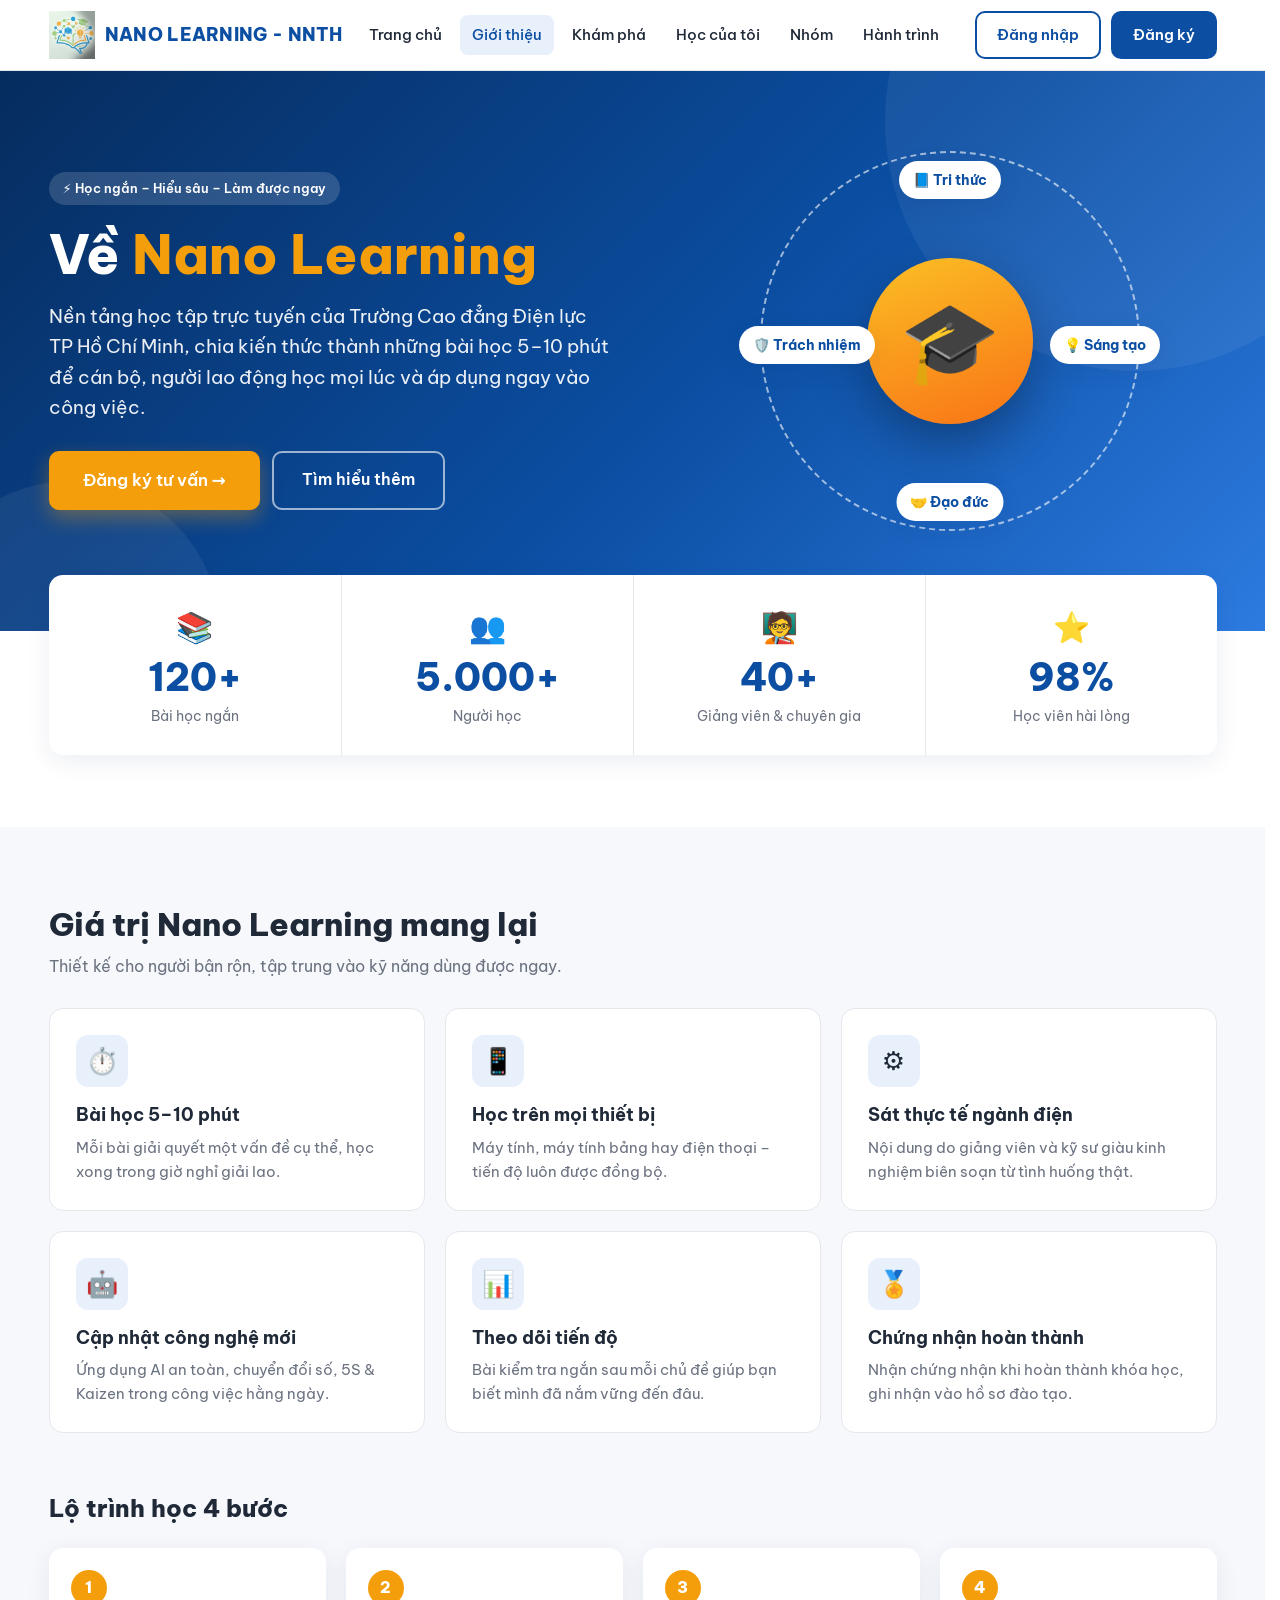
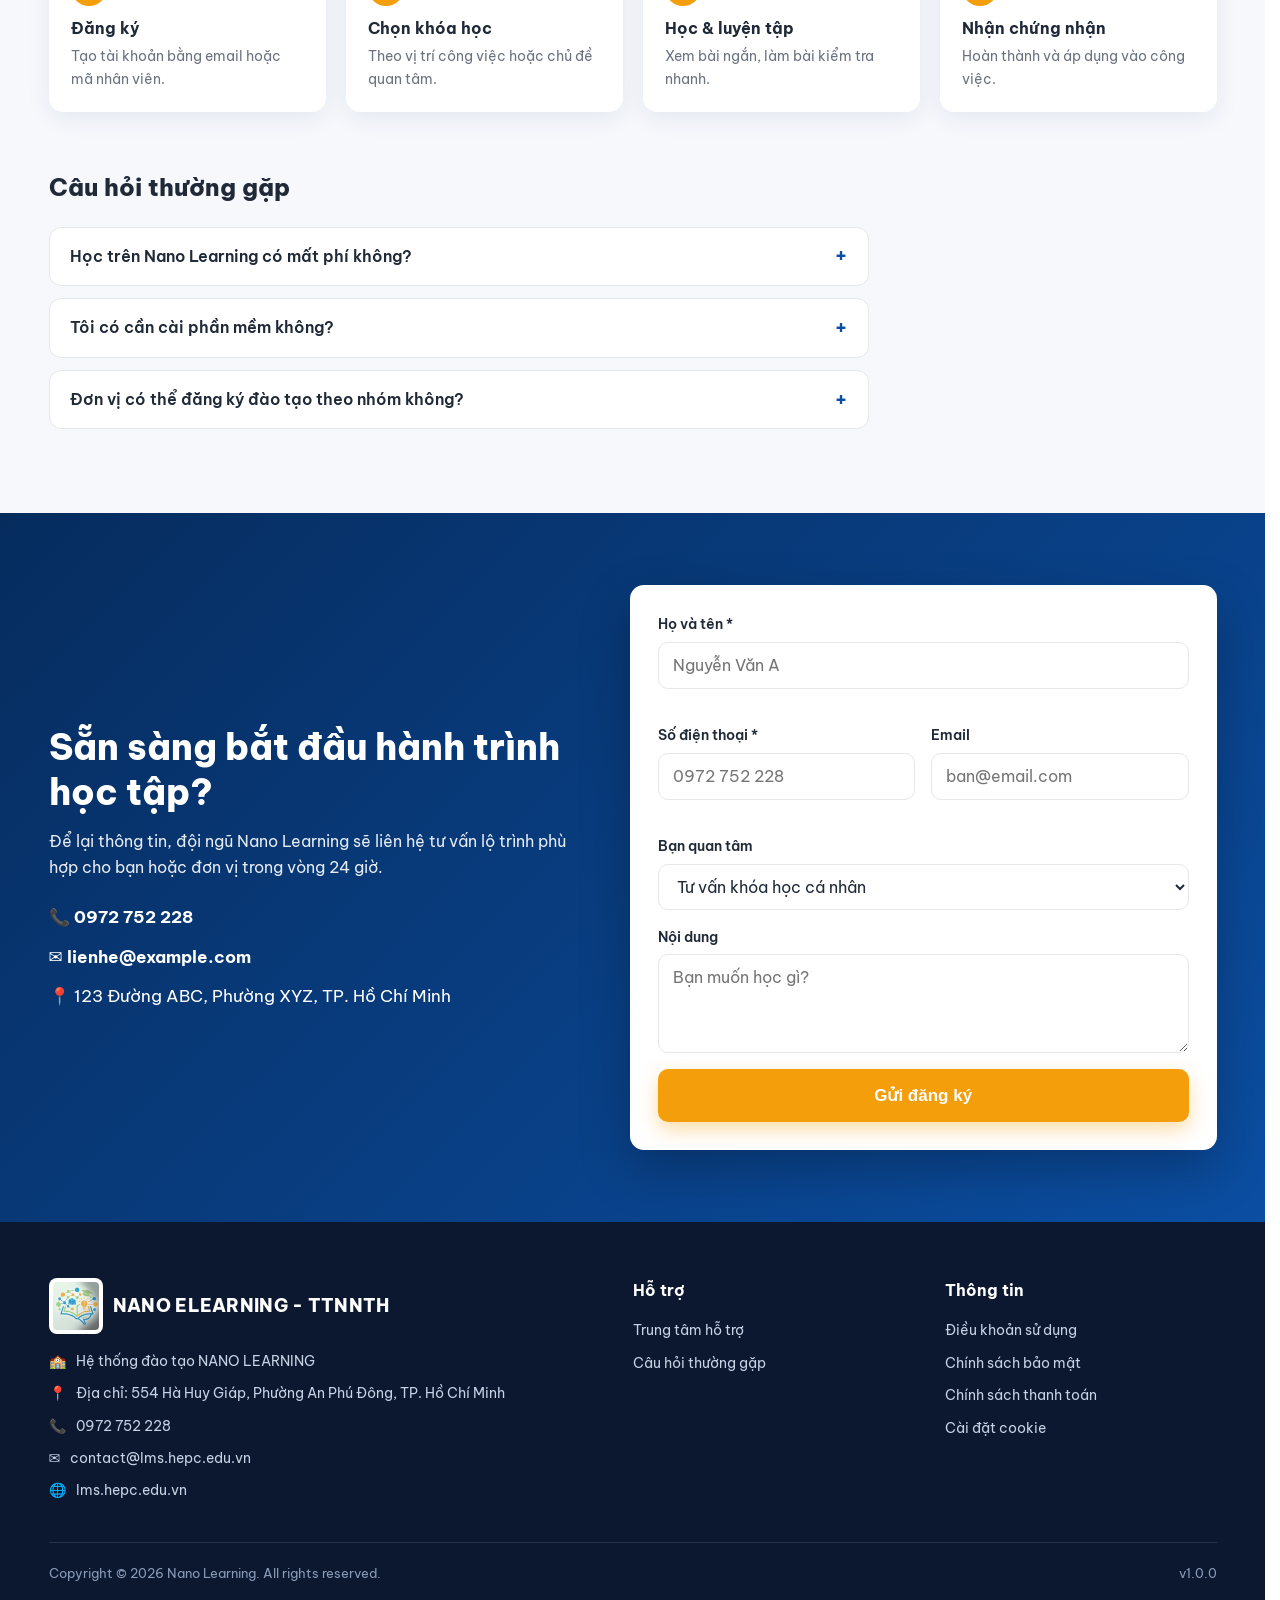
==== commit 59cdb943: "Thay logo mới Nano Learning, cập nhật tên hiển thị và địa chỉ - Logo mới tại assets/images/logo.png," ====
--- a/gioi-thieu.html
+++ b/gioi-thieu.html
@@ -18,7 +18,7 @@
   <header class="header" id="header">
     <div class="container header-inner">
       <a href="index.html" class="logo" aria-label="NANO ELEARNING - TTNNTH – Trang chủ">
-        <img src="assets/images/logo.png" alt="Logo EVNSPC" class="logo-img"><span class="logo-text">NANO ELEARNING - TTNNTH</span>
+        <img src="assets/images/logo.png" alt="Logo Nano Learning" class="logo-img"><span class="logo-text">NANO LEARNING - NNTH</span>
       </a>
       <div class="menu">
         <nav class="nav" aria-label="Điều hướng chính">
@@ -234,10 +234,10 @@
     <div class="container">
       <div class="footer-grid">
         <div>
-          <div class="logo"><img src="assets/images/logo.png" alt="Logo EVNSPC" class="logo-img"><span class="logo-text">NANO ELEARNING - TTNNTH</span></div>
+          <div class="logo"><img src="assets/images/logo.png" alt="Logo Nano Learning" class="logo-img"><span class="logo-text">NANO ELEARNING - TTNNTH</span></div>
           <ul>
             <li>🏫 <span>Hệ thống đào tạo NANO LEARNING</span></li>
-            <li>📍 <span>Địa chỉ: 123 Đường ABC, Phường XYZ, TP. Hồ Chí Minh</span></li>
+            <li>📍 <span>Địa chỉ: 554 Hà Huy Giáp, Phường An Phú Đông, TP. Hồ Chí Minh</span></li>
             <li>📞 <a href="tel:0972752228">0972 752 228</a></li>
             <li>✉️ <a href="mailto:contact@lms.hepc.edu.vn">contact@lms.hepc.edu.vn</a></li>
             <li>🌐 <a href="#">lms.hepc.edu.vn</a></li>
